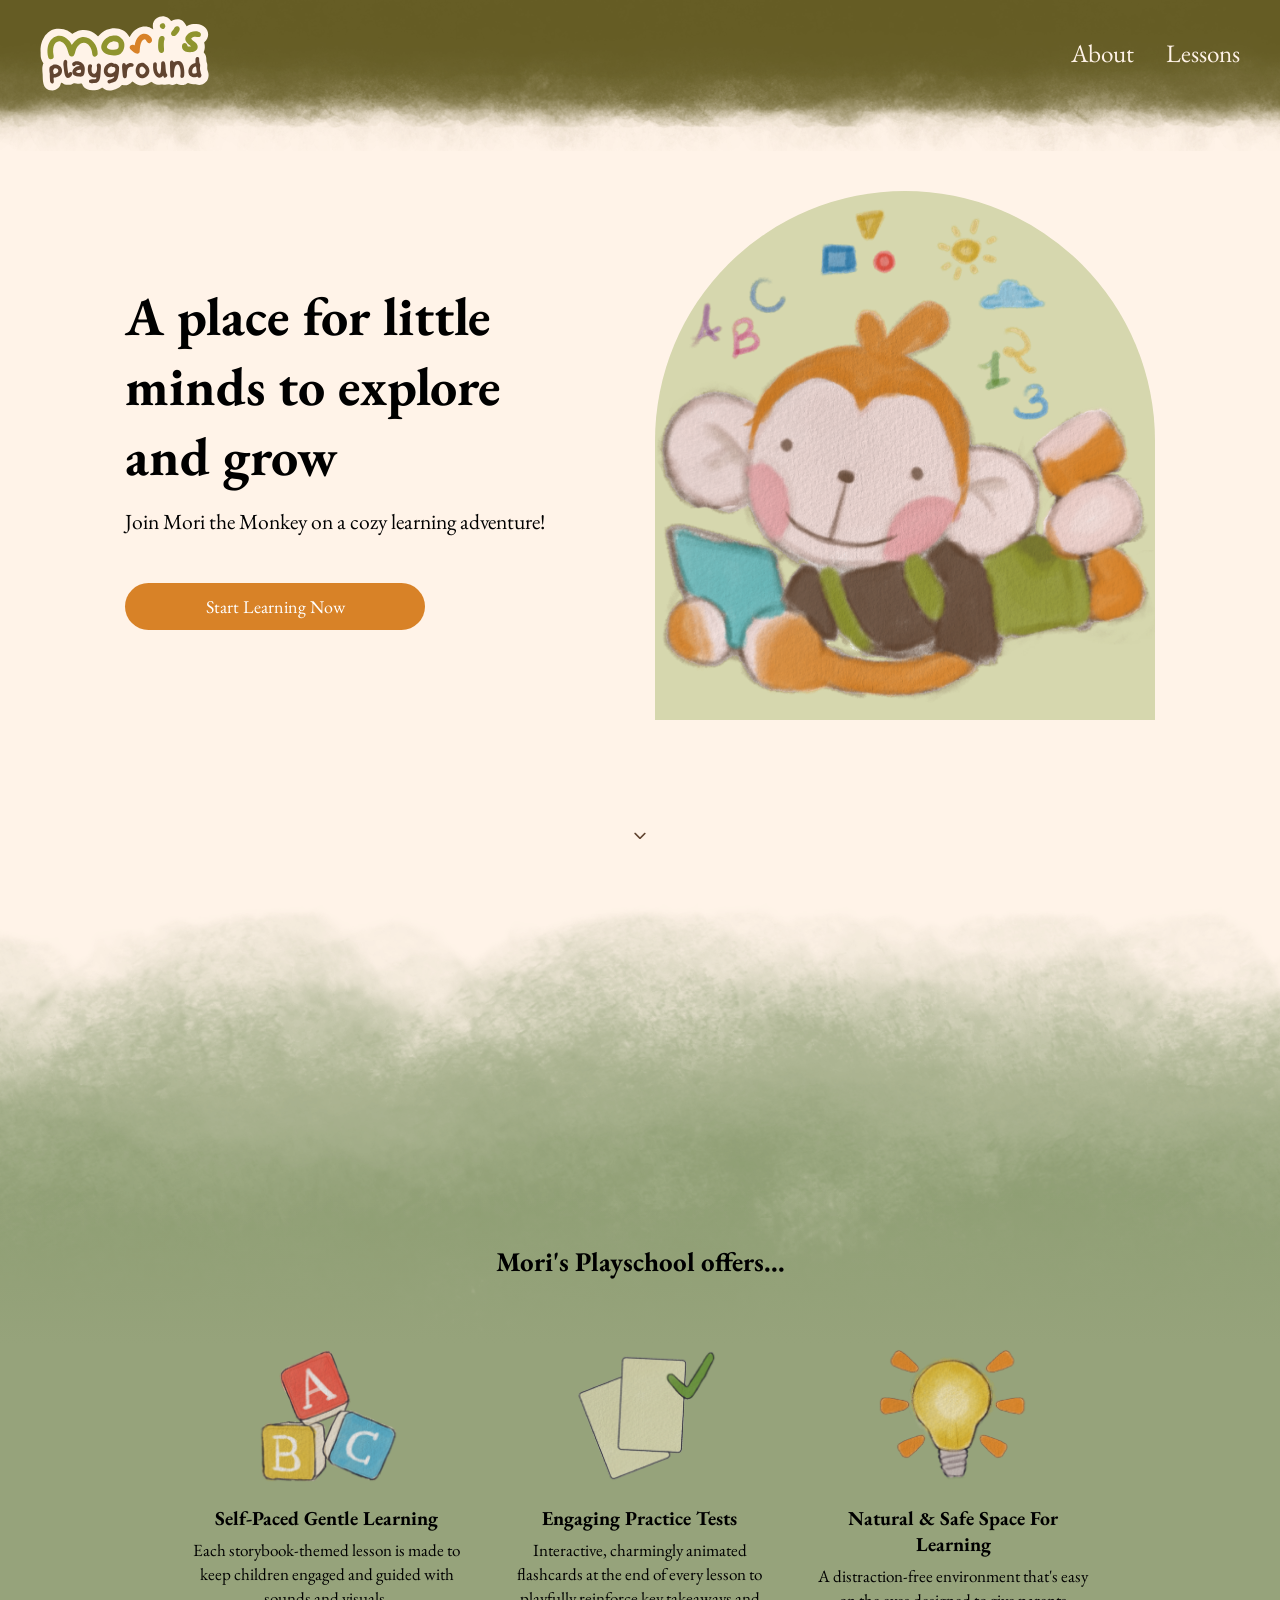
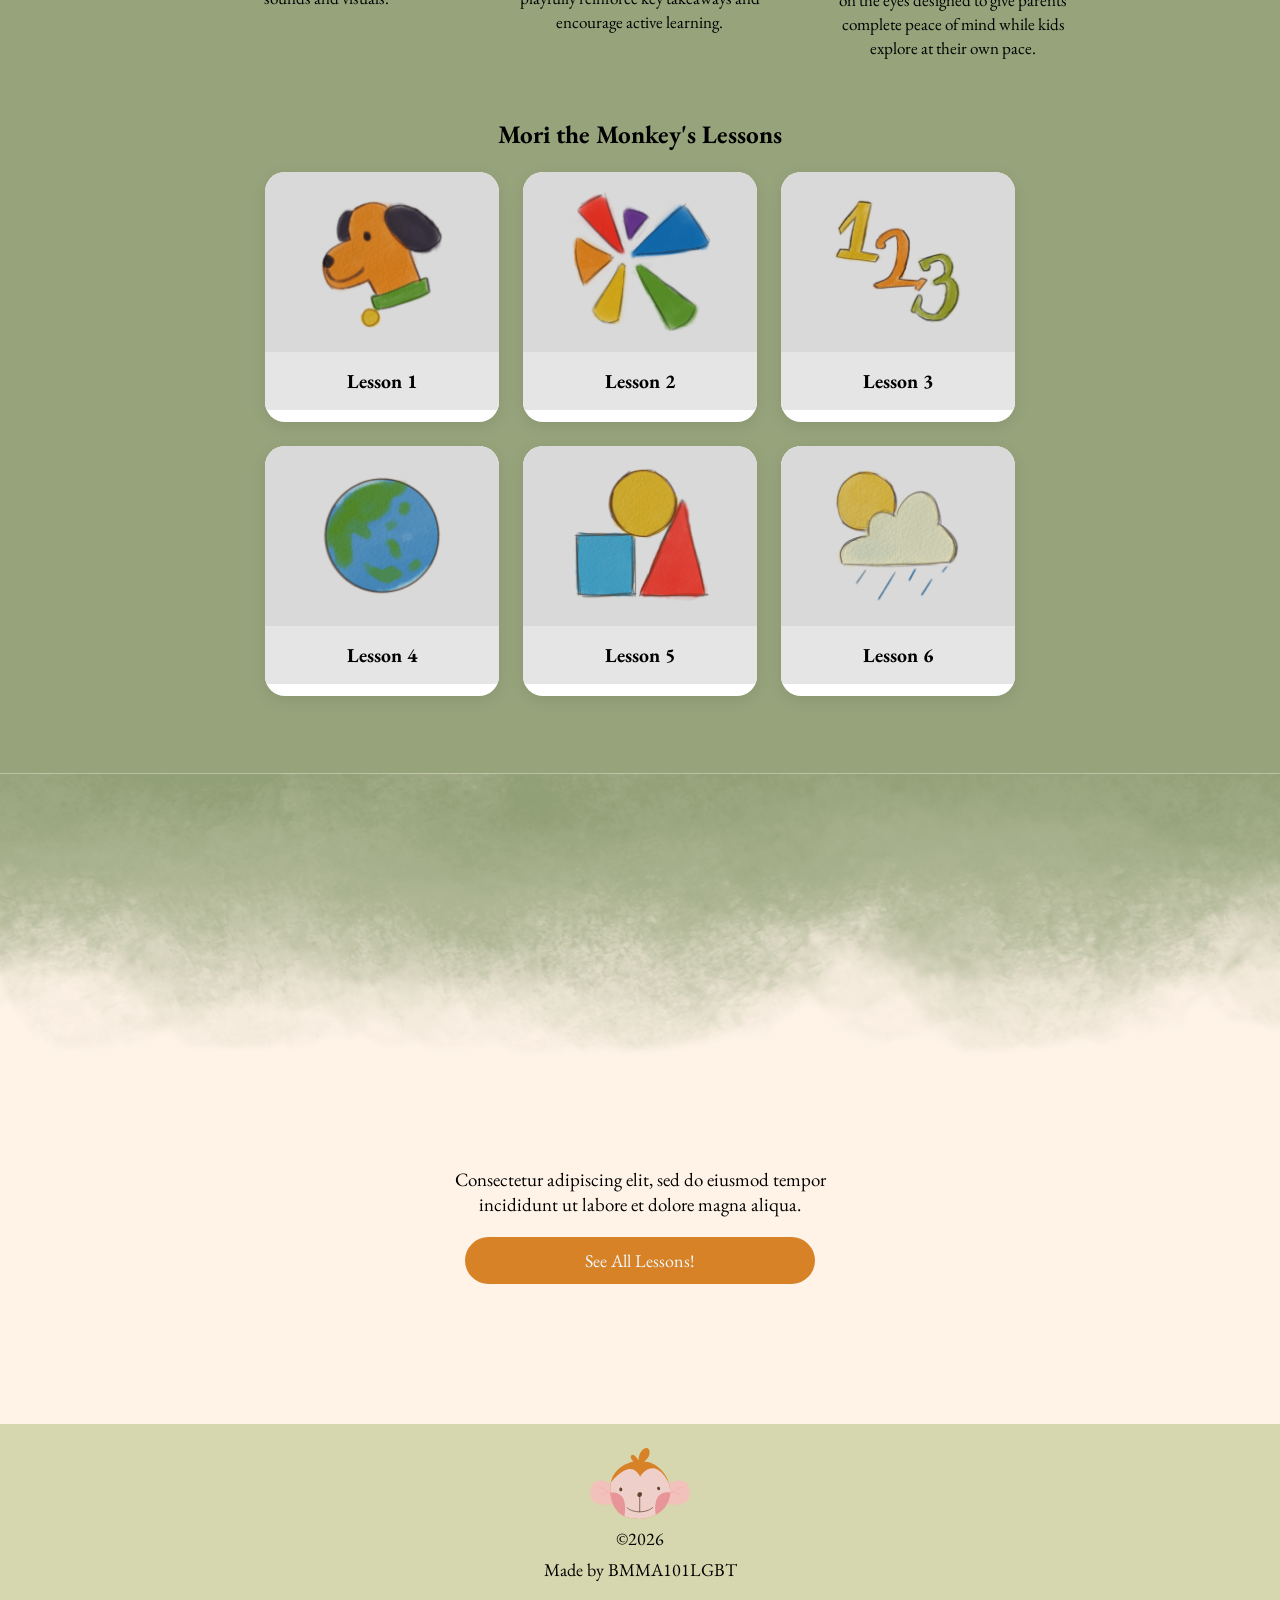
==== index.html @ 18fe9666 "Updated style.css" ====
<!DOCTYPE html>
<html lang="en">
<head>
    <link rel="stylesheet" href="style.css">
    <title>Mori's Playschool</title>
    <meta name="viewport" content="width=device-width, initial-scale=1.0">
</head>

<body>
    <div class="header">
        <a href="index.html"><img src="media/mori_text_logo.svg" alt="Mori's Playschool"></a>

        <div class="nav-links">
            <a href="#previews">About</a>
            <a href="lessons-list.html">Lessons</a>
        </div>

        <button class="menu-button">
            <img src="media/menu-button.png" alt="">
        </button>
    </div>

    <div class="hero">
        <h1>A place for little minds to explore and grow</h1>

        <p>Join Mori the Monkey on a cozy learning adventure!</p>

        <img src="media/hero-image.png" alt="Mori the Monkey lying on their stomach, tablet in hand, with learning symbols floating over their head.">

        <button class="start-learning-now" onclick="document.location='lessons-list.html'">
            Start Learning Now
        </button>

        <a href="#previews"><button class="down">
            <img src="media/down.svg" alt="Down arrow icon">
        </button></a>
    </div>

    <div id="previews" class="previews">
        <h2>Mori's Playschool offers...</h2>

        <div class="offer-items">
            <div class="offer">
                <img src="media/offer1.png" alt="">

                <h3>Self-Paced Gentle Learning</h3>

                <p>Each storybook-themed lesson is made to keep children engaged and guided with sounds and visuals.</p>
            </div>

            <div class="offer">
                <img src="media/offer2.png" alt="">

                <h3>Engaging Practice Tests</h3>

                <p>Interactive, charmingly animated flashcards at the end of every lesson to playfully reinforce key takeaways and encourage active learning.</p>
            </div>

            <div class="offer">
                <img src="media/offer3.png" alt="">

                <h3>Natural &amp; Safe Space For Learning</h3>

                <p>A distraction-free environment that's easy on the eyes designed to give parents complete peace of mind while kids explore at their own pace.</p>
            </div>
        </div>

        <div class="lesson-previews">
            <h2>Mori the Monkey's Lessons</h2>

            <div class="lesson-cards">
                <div class="lesson-card">
                    <img src="media/lessons/animal.png" alt="Animals">
                    <p>Lesson 1</p>
                </div>

                <div class="lesson-card">
                    <img src="media/lessons/colors.png" alt="Colors">
                    <p>Lesson 2</p>
                </div>

                <div class="lesson-card">
                    <img src="media/lessons/numbers.png" alt="Numbers">
                    <p>Lesson 3</p>
                </div>

                <div class="lesson-card extra-card">
                    <img src="media/lessons/planet.png" alt="Planets">
                    <p>Lesson 4</p>
                </div>

                <div class="lesson-card extra-card">
                    <img src="media/lessons/shapes.png" alt="Shapes">
                    <p>Lesson 5</p>
                </div>

                <div class="lesson-card extra-card">
                    <img src="media/lessons/weather.png" alt="Weather">
                    <p>Lesson 6</p>
                </div>
            </div>

            <div class="carousel-dots">
                <span class="dot active"></span>
                <span class="dot"></span>
                <span class="dot"></span>
            </div>
        </div>
    </div>

    <div class="background-bottom-edge"></div>

    <div class="cta">
        <p>Consectetur adipiscing elit, sed do eiusmod tempor incididunt ut labore et dolore magna aliqua.</p>

        <button class="see-lessons" onclick="document.location='lessons-list.html'">
            See All Lessons!
        </button>
    </div>

    <div class="footer">
        <img src="media/mori_face_logo.svg" alt="Mori's Playschool logo">

        <p>©2026</p>

        <p>Made by BMMA101LGBT</p>
    </div>
</body>
</html>
---- style.css ----
@import url('https://fonts.googleapis.com/css2?family=EB+Garamond:ital,wght@0,400..800;1,400..800&display=swap');

* {
  font-family: 'EB Garamond', Garamond, serif;
}

html {
    background-color: #fff3e8;
    scroll-behavior: smooth;

    font-size: 18px;
}

html, body {
    margin: 0;
    padding: 0;
}

body {
    display: flex;
    flex-direction: column;
    min-height: 100vh;
}

img {
    max-width: 100%;
    height: auto;

    display: block;
}

button {
    cursor: pointer;
    border: none;
}

.header {
    display: grid;
    grid-template-columns: 1fr auto 1fr;
    align-items: center;

    position: sticky;
    top: 0;
    z-index: 100;

    background-image: url('media/backgrounds/nav-bar-bg.png');
    background-size: cover;

    background-position: center bottom;
    background-repeat: no-repeat;
    padding: 12px 12px 48px 12px;
}

.header img {
    max-height: 75px;


    width: auto;
}

.header h2 {
    grid-column: 2;
    text-align: center;
}

.menu-button {
    grid-column: 3;
    justify-self: right;

    background-color: #fff3e8;
    border-radius: 14px;


    padding: 10px;
}

.menu-button img {
    width: 30px;
    height: 30px;

}

.hero {
    align-items: center;
    display: flex;
    flex-direction: column;
    
    background-color: #fff3e8;
    padding: 24px;

    margin: 0px;


    gap: 16px;
}

.hero h1, .hero p {
    margin: 0;
    text-align: center;

}

.hero img {
    width: 75%;
    height: auto;

    max-width: 450px;
}

.start-learning-now {
    background-color: #d88227;
    color: white;

    border-radius: 24px;
    font-size: 1rem;

    padding: 12px 24px;

    width: 75%;
    max-width: 350px;
    height: auto;

    transition: transform 0.2s ease, background-color 0.2s ease;
}

.start-learning-now:hover {
    transform: scale(1.02);
    background-color: #c4731f;
}

@keyframes bob {
    0%, 100% {
        transform: translateY(0);}
    50% {
        transform: translateY(6px);
    }
}

.down {
    padding: 8px;
    border-radius: 50%;
    
    background: transparent;
    transition: transform 0.2s ease;


    animation: bob 1.5s ease-in-out infinite;
}

.down:hover {
    animation-duration: 0.8s;
}

.down img {
    width: 24px;
    

    display: block;
}

.previews {
    border-top: 23vw solid transparent;

    background-image: linear-gradient(to bottom, rgba(150, 163, 123, 0), #96a37b 12vw), url('media/backgrounds/green-background-edge.png');
    background-size: 100% 100%, 100% auto;
    background-repeat: no-repeat, no-repeat;

    background-position: top center, center -30vw;
    background-origin: padding-box, border-box;
    background-clip: padding-box, border-box;

    padding: 32px 16px 6vw 16px;

    display: flex;
    flex-direction: column;
    align-items: center;

    gap: 36px;
}


.background-bottom-edge {
    height: 23vw;
    flex-shrink: 0;
    margin-top: 0px;

    background-image: url('media/backgrounds/green-background-edge.png');
    background-size: 100% auto;

    background-repeat: no-repeat;
    background-position: center -30vw;

    rotate: 180deg;
}

#previews {
    scroll-margin-top: -300px;
}

.previews h2 {
    text-align: center;
    font-size: 1.5rem;
}

.cta {
    text-align: center;
    display: flex;
    flex-direction: column;
    align-items: center;
    

    gap: 20px;
    padding: 100px 52px;

}

.cta p {
    margin: 0;


    font-size: 1.05rem;

    max-width: 350px;
}

.offer-items {
    display: flex;
    flex-direction: column;

    width: 100%;
    max-width: 320px;
    gap: 32px;
}

.offer {
    display: flex;
    flex-direction: column;
    align-items: center;

    text-align: center;
    gap: 8px;
}

.offer h3 {
    font-size: 1.1rem;
    margin: 0;
    padding: 0;
}

.offer p {
    font-size: 0.95rem;

    line-height: 1.4;
    margin: 0;
    padding: 0;
}

.offer img {
    width: 120px;
    height: 120px;

    object-fit: contain;
}

.lesson-previews {
    display: flex;
    flex-direction: column;
    align-items: center;
    
    width: 100%
}

.lesson-previews h2 {
    text-align: center;
    
    font-size: 1.4rem;
}

.lesson-cards {
    display: flex;
    flex-direction: row;

    width: 100%;
    max-width: 300px;

    height: 250px;

    overflow-x: auto;
    overflow-y: hidden;
    scroll-snap-type: x mandatory;
    
    border-radius: 20px;
}

.lesson-cards::-webkit-scrollbar {
    display: none;
}

.lesson-card {
    display: flex;
    flex-direction: column;
    background-color: white;

    flex: 0 0 100%;
    height: 100%;

    scroll-snap-align: start;
    scroll-snap-stop: always;
    
    border-radius: 20px;
    box-shadow: 0 4px 16px rgba(0, 0, 0, 0.08);

    overflow: hidden;
}

.lesson-card img, .lessons-list-card img {
    width: 100%;
    height: 180px;

    box-sizing: border-box;
    padding: 16px;


    background-color: #d9d9d9;

    object-fit: contain;


}

.lesson-card p {
    font-weight: bold;

    font-size: 1.1rem;

    background-color: #e5e5e5;
    
    text-align: center;

    padding: 16px;
    margin: 0;
    
    
}

.carousel-dots {
    display: flex;

    margin-top: 12px;
    
    justify-content: center;
    align-items: center;

    

    gap: 8px;
}

.dot {
    display: inline-block;
    background-color: #9eb57a;

    width: 8px;
    height: 8px;
    
    border-radius: 50%;

    
    transition: background-color 0.2s ease;
}

.dot.active {
    background-color: #655c24; /* Active dark olive dot */
}

.see-lessons {
    background-color: #d88227;
    color: aliceblue;

    border-radius: 24px;
    font-size: 1rem;

    padding: 12px 24px;

    width: 75%;
    max-width: 350px;
    height: auto;

    transition: transform 0.2s ease, background-color 0.2s ease;
}

.see-lessons:hover {
    transform: scale(1.02);
    background-color: #c4731f;
}

.lessons-list {
    background-color: #fff3e8;

    display: flex;
    flex-direction: column;
    align-items: center;

    gap: 24px;
    padding: 32px 24px;

    flex: 1;
}

.lessons-list > img {
    width: 75%;
    max-width: 240px;

    height: auto;


}

.lessons-list h1, .lessons-list p {
    text-align: center;
    margin: 0;

}

.lessons-list h1 {
    font-size: 2.2rem;
}

.lessons-list-cards {
    display: flex;
    flex-direction: column;
    gap: 20px;

    width: 100%;
    max-width: 320px;
}

.lessons-list-cards a {
    text-decoration: none;
    color: black;
}

.lessons-list-card {
    background-color: white;
    border-radius: 20px;
    box-shadow: 0 4px 16px rgba(0, 0, 0, 0.08);
    overflow: hidden;
}

.lessons-list-card img {
    width: 100%;
    height: 180px;

    box-sizing: border-box;
    padding: 16px;

    object-fit: contain;


    background-color: #d9d9d9;

}

.lessons-list-card p {
    background-color: #e5e5e5;
    font-weight: bold;

    font-size: 1.1rem;
    padding: 16px;
}

.lesson-intro-card {
    background-color: #d6d7ae;


    text-align: center;
    padding: 40px 24px;
}

.lesson-intro-card img {

    width: 120px;
    height: 120px;

    margin: 0 auto 16px auto;

    object-fit: contain;
}

.lesson-intro-card h1 {
    margin: 0 0 12px 0;
    font-size: 2.2rem;
}

.lesson-intro-card p {
    margin: 0;
    font-size: 1.05rem;
}

.lesson-and-quiz {
    background-color: #fff3e8;
    padding: 24px;
    flex: 1;
}

.lesson-and-quiz img {
    width: 100%;
    height: 200px;

    object-fit: cover;

    background-color: #e5e5e5;

    border-radius: 20px;


    margin: 8px 0;
}

.lesson-and-quiz h2 {
    background-color: #9eb57a;

    display: inline-block;


    font-size: 1.4rem;


    margin: 24px 0 12px -24px;
    padding: 8px 24px;
    border-radius: 0 20px 20px 0;
}

.lesson-and-quiz p {
    font-size: 1.1rem;

    line-height: 1.5;
    margin: 0 0 12px 0;
}

.lesson-and-quiz .test-title {
    background: transparent;
    display: block;
    text-align: center;

    font-size: 1.8rem;

    margin: 32px 0 16px 0;
    padding: 0;
}

.test {
    background-color: #e5e5e5;
    border-radius: 20px;


    padding: 20px;
}

.question {
    background-color: white;

    border-radius: 16px;
    padding: 8px 16px;
    margin-top: 16px;
}

.question p {
    text-align: center;
    font-weight: bold;

    margin: 8px 0;
}

.answer-options {
    display: flex;
    flex-direction: column;

    gap: 10px;
    margin-top: 12px;
}

.answer-options button {
    background-color: #d88227;

    color: white;

    border-radius: 24px;
    font-size: 1rem;
    padding: 12px;
}

.answer {
    margin: 10px 0 20px 0;
}

.answer summary {
    cursor: pointer;

    color: #655c24;

    font-weight: bold;
}

.answer p {
    font-size: 1rem;
    margin: 8px 0 0 0;
}

.lesson-navigation {
    background-color: #fff3e8;

    display: flex;
    flex-direction: column;


    gap: 16px;
    padding: 8px 24px 32px 24px;
}

.next-lesson, .previous-lesson {
    display: flex;
    align-items: center;

    gap: 12px;
}

.next-lesson {
    justify-content: right;
}

.previous-lesson {
    justify-content: left;
}

.next-lesson p, .previous-lesson p {
    margin: 0;
}

.previous-lesson button {
    order: -1;
}

.next-lesson button, .previous-lesson button {
    background-color: #e5e5e5;
    
    width: 40px;
    height: 40px;
    border-radius: 50%;
    padding: 0;


    display: flex;
    align-items: center;
    justify-content: center;
}

.next-lesson img, .previous-lesson img {
    width: 18px;
    
}

.footer {
    background-color: #d6d7ae;

    display: flex;
    flex-direction: column;
    align-items: center;

    gap: 8px;
    padding: 24px 0 24px 0;
}

.footer > img {
    width: 20%;
    height: auto;

    max-width: 100px;
}

.footer p {
    margin: 0;
}

.social-media-icons {
    display: flex;
    gap: 16px;
}

.social-media-icon {
    background: transparent;
    padding: 0;
}

.social-media-icon img {
    width: 32px;
    height: 32px;
    border-radius: 50%;

    
    background-color: #d9d9d9;
}

.footer-text {
    display: flex;
    flex-direction: row;

    gap: 40px;
}

.nav-links {
    display: none;
}

.extra-card {
    display: none;
}

@media (min-width: 768px) {

    .header {
        padding: 16px 40px 60px 40px;
    }

    .menu-button {
        display: none;
    }

    .nav-links {
        display: flex;
        grid-column: 3;
        justify-self: right;
        gap: 32px;
    }

    .nav-links a {
        color: #fff3e8;
        font-size: 1.4rem;
        text-decoration: none;
    }

    .nav-links a:hover {
        text-decoration: underline;
    }

    .hero {
        display: grid;
        grid-template-columns: 450px 500px;
        grid-template-rows: 1fr auto auto auto 1fr auto;
        justify-content: center;
        column-gap: 80px;
        row-gap: 16px;
        padding: 40px 80px;
    }

    .hero h1 {
        grid-column: 1;
        grid-row: 2;
        text-align: left;
        font-size: 3rem;
    }

    .hero p {
        grid-column: 1;
        grid-row: 3;
        text-align: left;
        font-size: 1.2rem;
    }

    .start-learning-now {
        grid-column: 1;
        grid-row: 4;
        justify-self: start;
        width: 300px;
        margin-top: 32px;
    }

    .hero > img {
        grid-column: 2;
        grid-row: 1 / 6;
        justify-self: start;
        width: 100%;
        max-width: 500px;
        background-color: #d6d7ae;
        border-radius: 250px 250px 0 0;
    }

    .hero > a {
        grid-column: 1 / 3;
        grid-row: 6;
        justify-self: center;

        margin-top: 80px;
    }

    .offer-items {
        flex-direction: row;
        max-width: 900px;
        gap: 40px;
    }

    .offer {
        flex: 1;
    }

    .offer img {
        width: 160px;
        height: 160px;
    }

    .lesson-cards {
        display: grid;
        grid-template-columns: 1fr 1fr 1fr;
        gap: 24px;
        max-width: 750px;
        height: auto;
        overflow: visible;
    }

    .lesson-card {
        height: 250px;
    }

    .extra-card {
        display: flex;
    }

    .carousel-dots {
        display: none;
    }

    .cta {
        width: 80%;
        max-width: 800px;
        box-sizing: border-box;
        margin: 40px auto 80px auto;
        border-radius: 24px;
        padding: 60px 52px;
    }

    .cta p {
        max-width: 450px;
    }

    .lessons-list {
        display: grid;
        grid-template-columns: 1fr 1fr;
        padding: 40px 15%;
        column-gap: 40px;
    }

    .lessons-list > img {
        grid-column: 1;
        grid-row: 1 / 3;
        justify-self: start;
    }

    .lessons-list h1 {
        grid-column: 2;
        grid-row: 1;
        text-align: right;
        align-self: end;
    }

    .lessons-list > p {
        grid-column: 2;
        grid-row: 2;
        text-align: right;
        align-self: start;
    }

    .lessons-list-cards {
        grid-column: 1 / 3;
        grid-row: 3;
        justify-self: center;
        display: grid;
        grid-template-columns: 1fr 1fr 1fr;
        gap: 24px;
        width: 100%;
        max-width: 700px;
    }

    .lessons-list-card img {
        height: 140px;
    }

    .lesson-intro-card {
        padding: 60px 24px;
    }

    .lesson-intro-card img {
        width: 160px;
        height: 160px;
    }

    .lesson-and-quiz {
        padding: 40px 25%;
    }

    .lesson-and-quiz img {
        height: 300px;
    }

    .lesson-and-quiz h2 {
        margin: 24px 0 12px -30px;
        padding: 8px 40px;
    }

    .lesson-and-quiz .test-title {
        margin: 48px 0 16px 0;
        padding: 0;
    }

    .lesson-section-two {
        display: grid;
        grid-template-columns: 1fr 1.4fr;
        column-gap: 40px;
        margin-top: 32px;
    }

    .lesson-section-two img {
        grid-column: 1;
        grid-row: 1 / 3;
        height: 400px;
        margin: 0;
    }

    .lesson-section-two h2 {
        grid-column: 2;
        grid-row: 1;
        justify-self: end;
        margin: 24px -30px 12px 0;
        border-radius: 20px 0 0 20px;
    }

    .lesson-section-two p {
        grid-column: 2;
        grid-row: 2;
    }

    .lesson-navigation {
        padding: 8px 25% 40px 25%;
    }
}
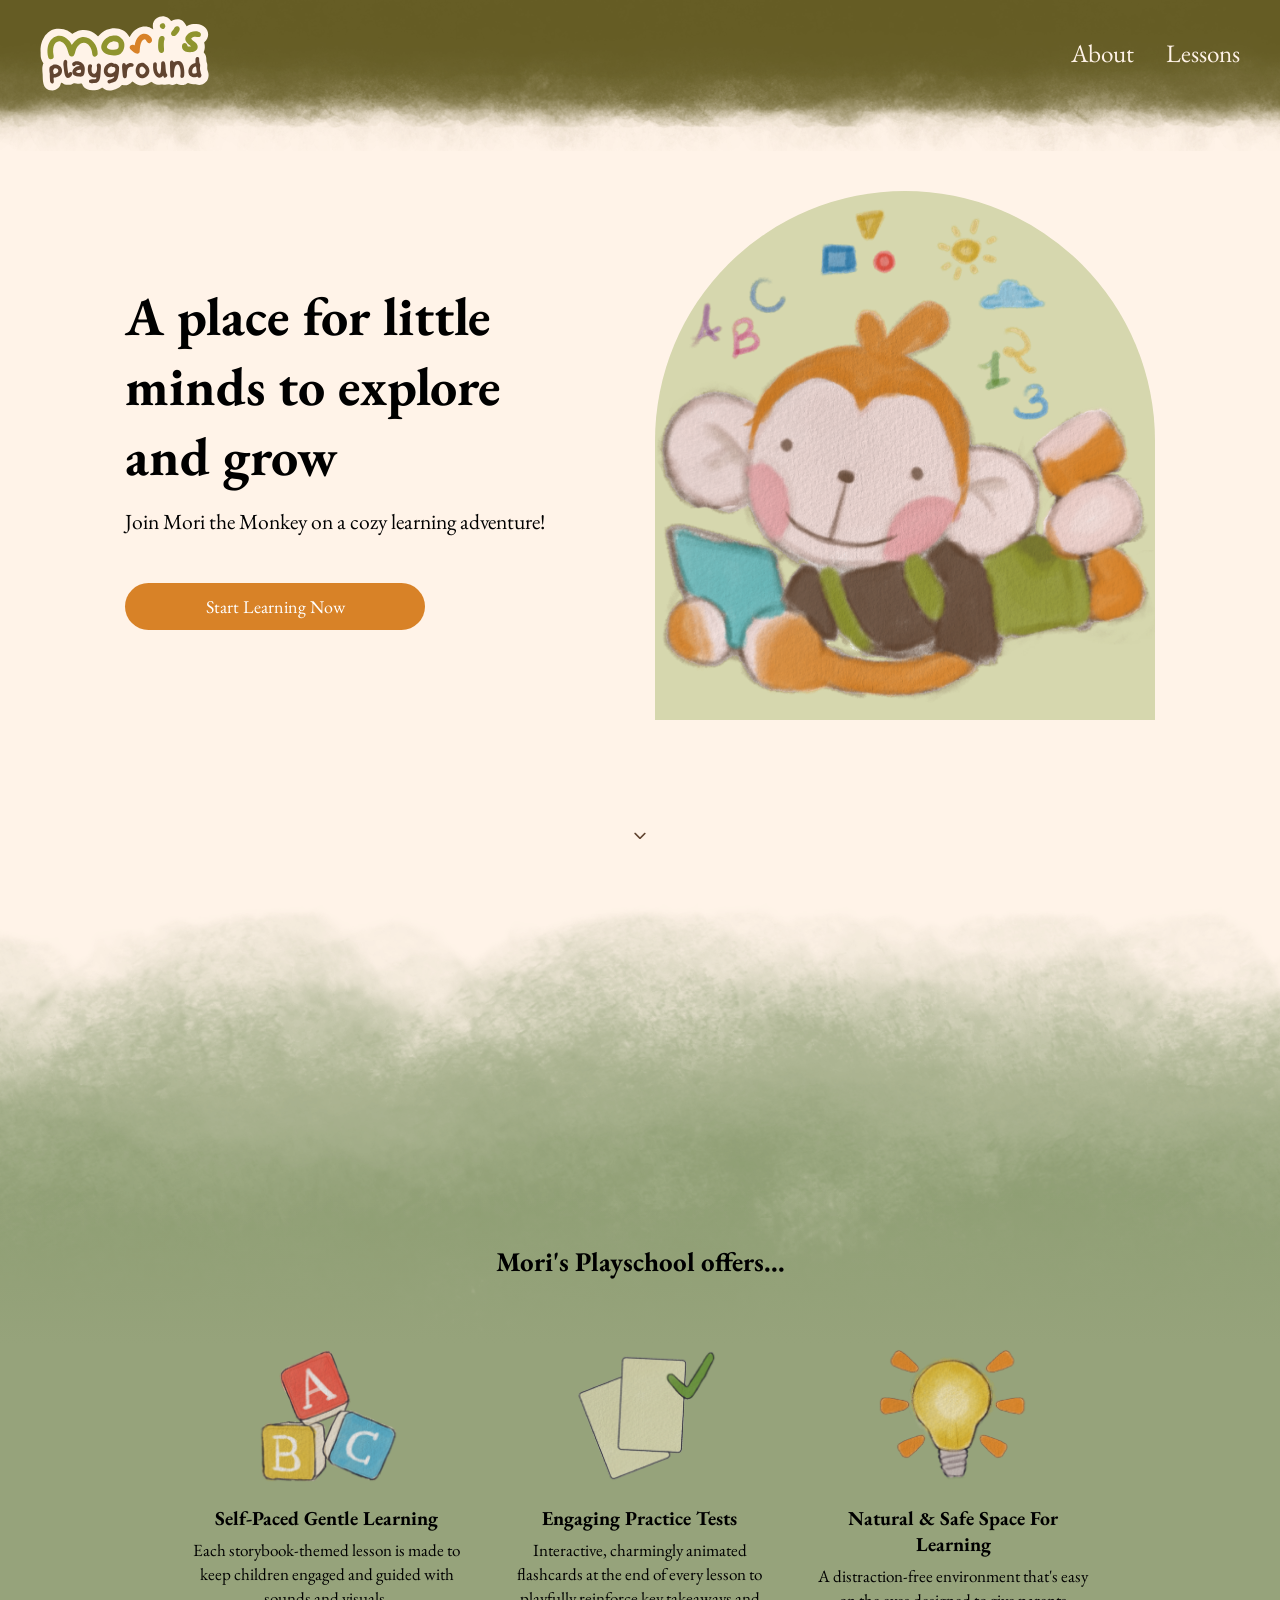
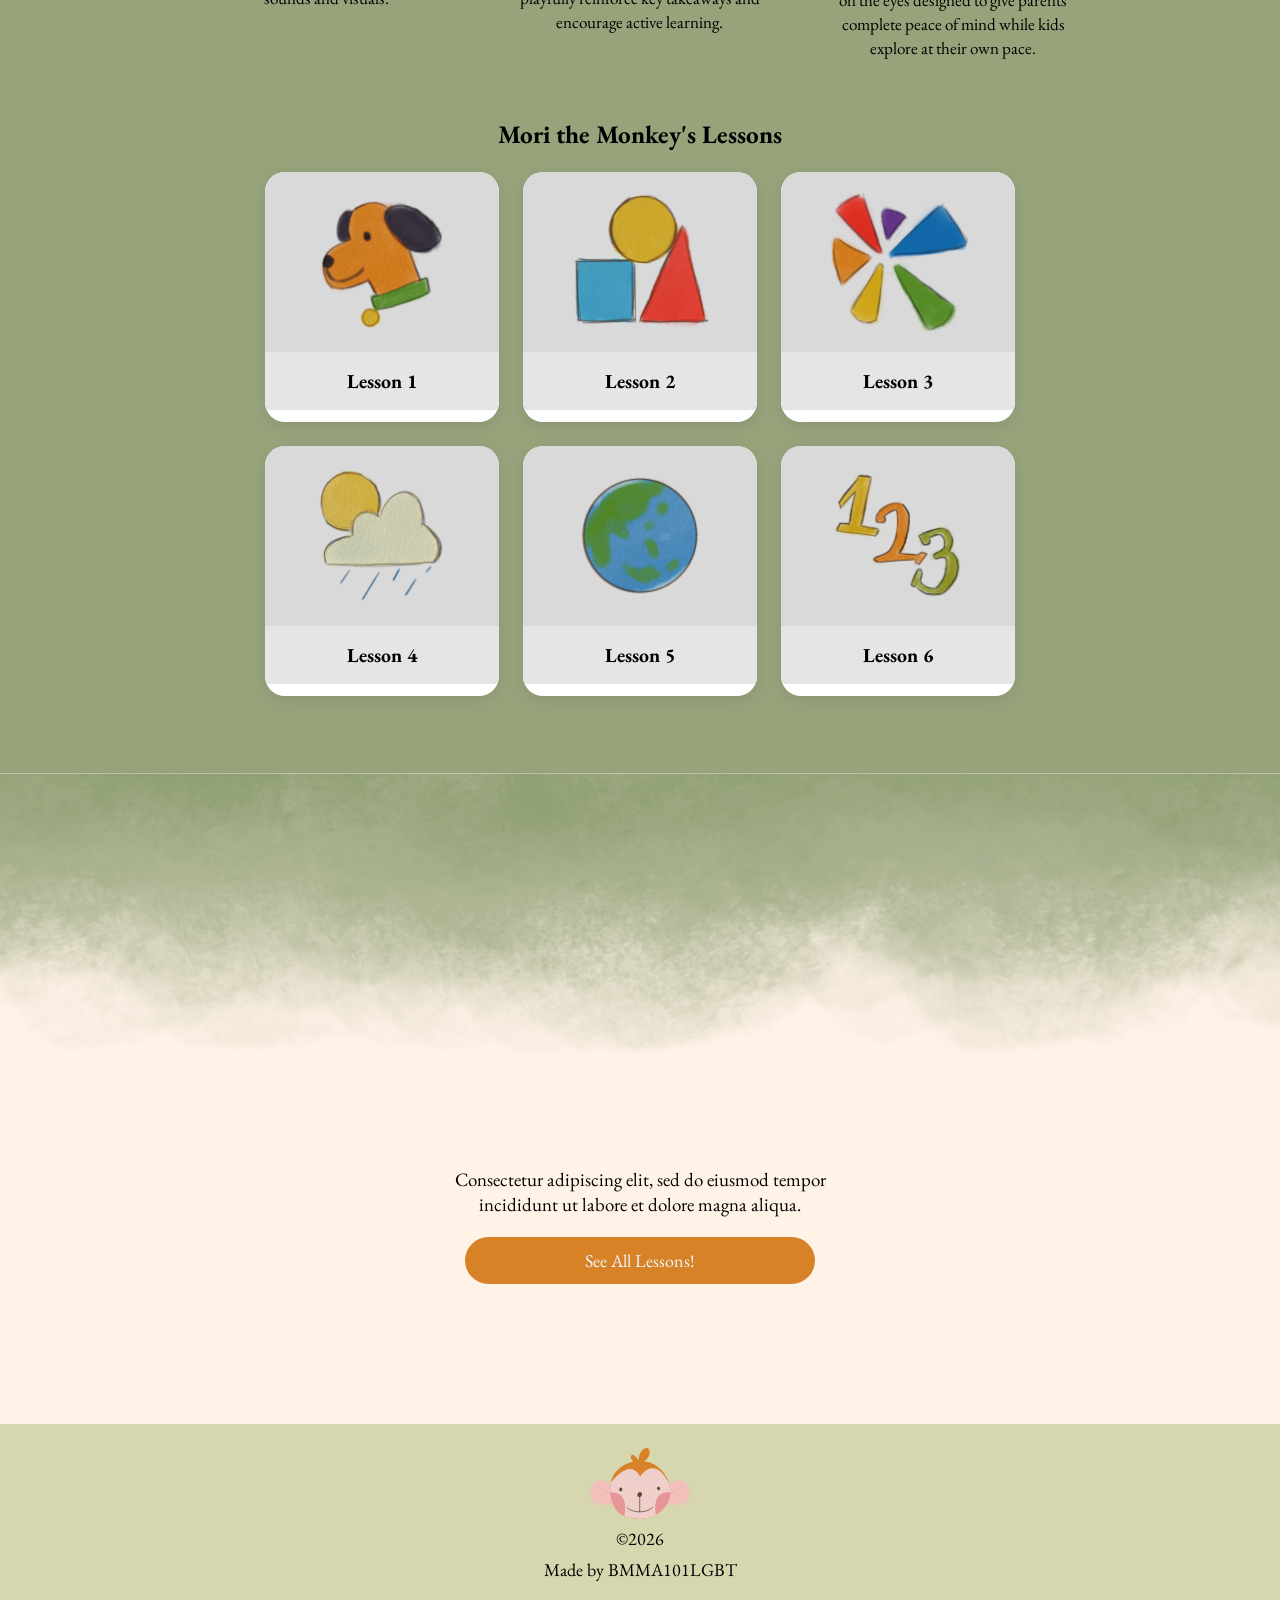
==== commit 15054436: "Updated icons on lessons and style.css" ====
--- a/index.html
+++ b/index.html
@@ -69,33 +69,33 @@
             <h2>Mori the Monkey's Lessons</h2>
 
             <div class="lesson-cards">
-                <div class="lesson-card">
+                 <div class="lesson-card">
                     <img src="media/lessons/animal.png" alt="Animals">
                     <p>Lesson 1</p>
                 </div>
 
                 <div class="lesson-card">
-                    <img src="media/lessons/colors.png" alt="Colors">
+                    <img src="media/lessons/shapes.png" alt="Shapes">
                     <p>Lesson 2</p>
                 </div>
 
                 <div class="lesson-card">
-                    <img src="media/lessons/numbers.png" alt="Numbers">
+                    <img src="media/lessons/colors.png" alt="Colors">
                     <p>Lesson 3</p>
                 </div>
 
                 <div class="lesson-card extra-card">
-                    <img src="media/lessons/planet.png" alt="Planets">
+                    <img src="media/lessons/weather.png" alt="Weather">
                     <p>Lesson 4</p>
                 </div>
 
                 <div class="lesson-card extra-card">
-                    <img src="media/lessons/shapes.png" alt="Shapes">
+                    <img src="media/lessons/planet.png" alt="Planets">
                     <p>Lesson 5</p>
                 </div>
 
                 <div class="lesson-card extra-card">
-                    <img src="media/lessons/weather.png" alt="Weather">
+                    <img src="media/lessons/numbers.png" alt="Numbers">
                     <p>Lesson 6</p>
                 </div>
             </div>
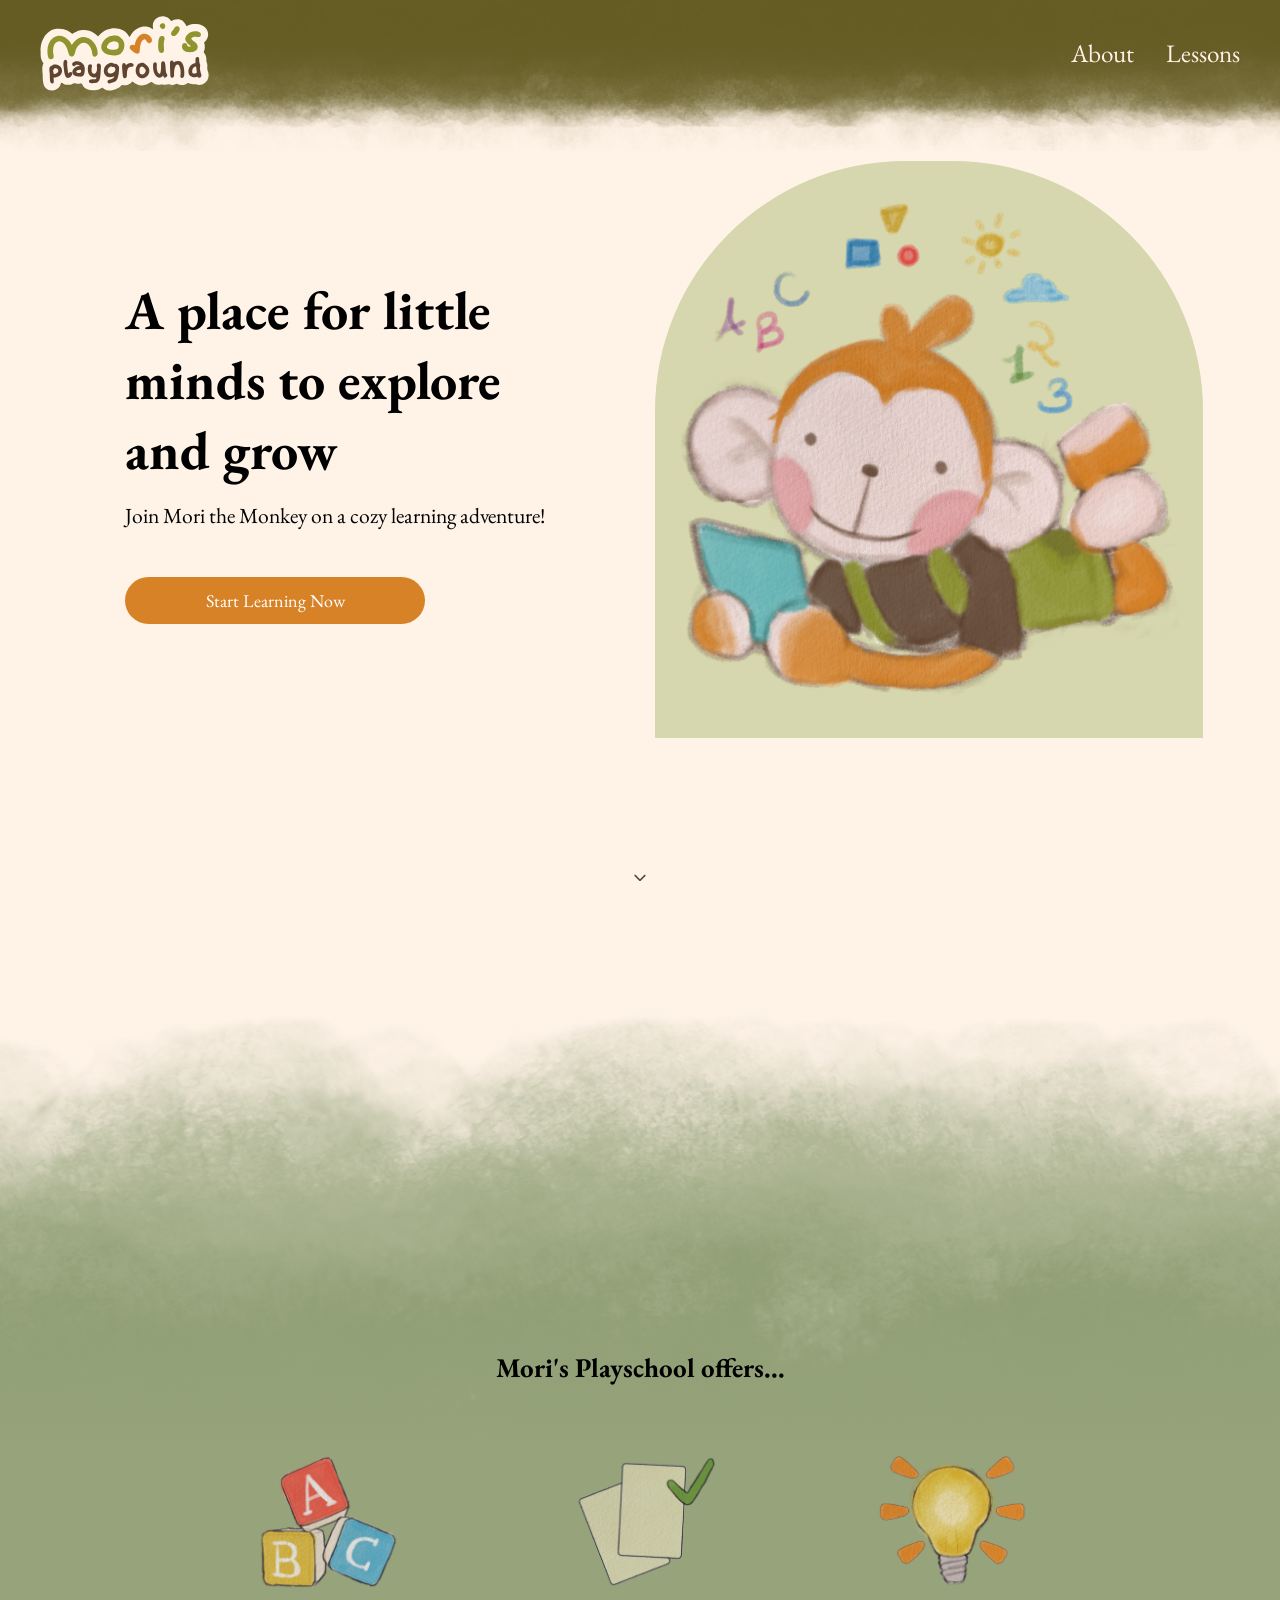
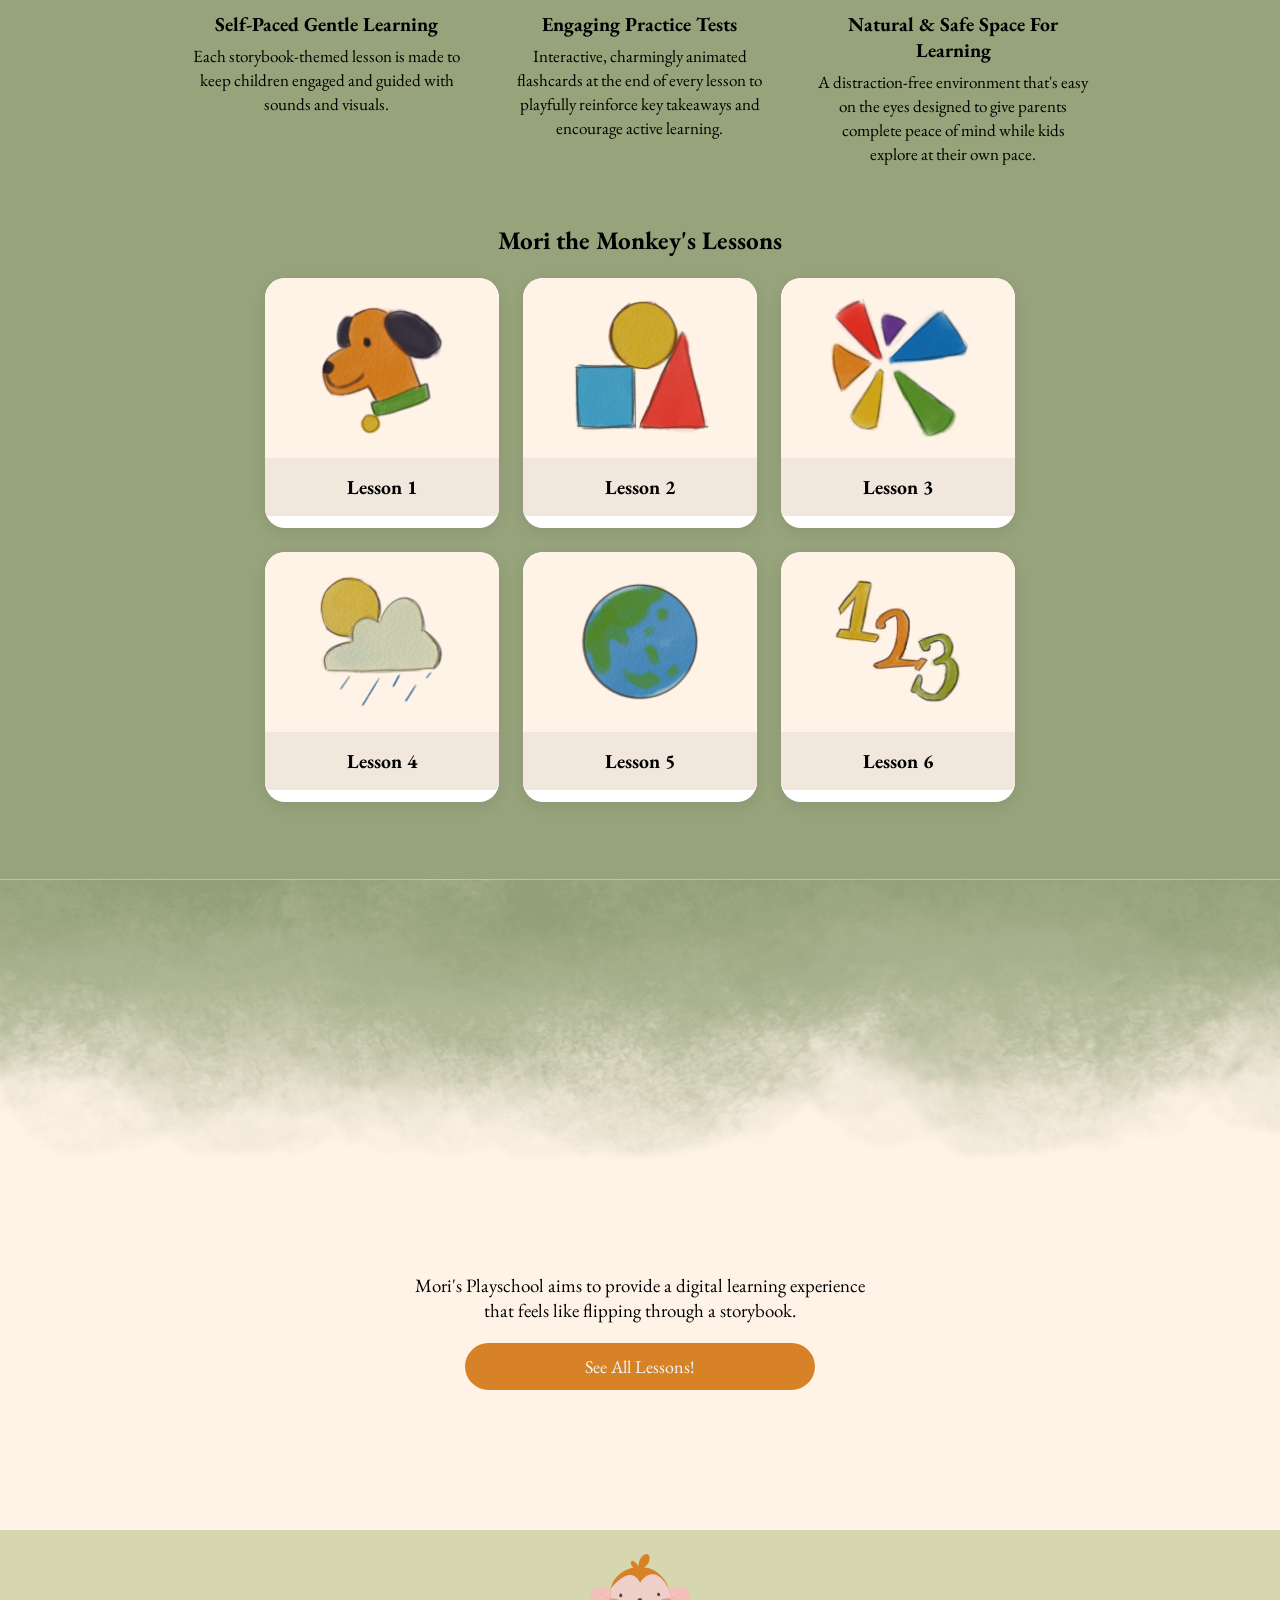
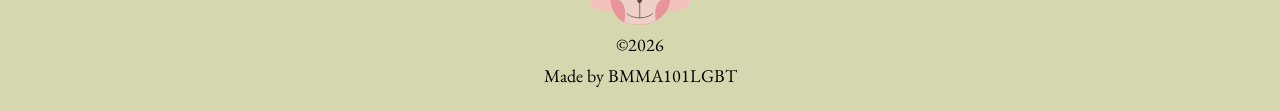
==== commit a6f25478: "AYOKO NA WALA AKONG TULOG FOR 1 MONTH" ====
--- a/index.html
+++ b/index.html
@@ -111,7 +111,7 @@
     <div class="background-bottom-edge"></div>
 
     <div class="cta">
-        <p>Consectetur adipiscing elit, sed do eiusmod tempor incididunt ut labore et dolore magna aliqua.</p>
+        <p>Mori's Playschool aims to provide a digital learning experience that feels like flipping through a storybook.</p>
 
         <button class="see-lessons" onclick="document.location='lessons-list.html'">
             See All Lessons!
--- a/style.css
+++ b/style.css
@@ -105,6 +105,8 @@
     height: auto;
 
     max-width: 450px;
+
+    padding: 24px;
 }
 
 .start-learning-now {
@@ -321,7 +323,7 @@
     padding: 16px;
 
 
-    background-color: #d9d9d9;
+    background-color: #fff3e8;
 
     object-fit: contain;
 
@@ -333,7 +335,7 @@
 
     font-size: 1.1rem;
 
-    background-color: #e5e5e5;
+    background-color: #f1e7dd;
     
     text-align: center;
 
@@ -457,12 +459,12 @@
     object-fit: contain;
 
 
-    background-color: #d9d9d9;
+    background-color: #9eb57a;
 
 }
 
 .lessons-list-card p {
-    background-color: #e5e5e5;
+    background-color: #d6d7ae;
     font-weight: bold;
 
     font-size: 1.1rem;
@@ -588,6 +590,13 @@
     border-radius: 24px;
     font-size: 1rem;
     padding: 12px;
+
+    transition: transform 0.2s ease, background-color 0.2s ease;
+}
+
+.answer-options button:hover {
+    transform: scale(1.02);
+    background-color: #c4731f;
 }
 
 .answer {
@@ -600,11 +609,22 @@
     color: #655c24;
 
     font-weight: bold;
+}
+
+.shown-answer {
+    background-color: #d6d7ae;
+
+    border-radius: 24px;
+    padding: 12px;
 }
 
 .answer p {
     font-size: 1rem;
     margin: 8px 0 0 0;
+
+    text-align: right;
+
+    padding: 0 12px 0 12px;
 }
 
 .lesson-navigation {
@@ -639,6 +659,12 @@
 
 .previous-lesson button {
     order: -1;
+    rotate: 90deg;
+}
+
+.next-lesson button {
+    order: -1;
+    rotate: -90deg;
 }
 
 .next-lesson button, .previous-lesson button {
@@ -750,7 +776,7 @@
         justify-content: center;
         column-gap: 80px;
         row-gap: 16px;
-        padding: 40px 80px;
+        padding: 10px 40px 80px 40px;
     }
 
     .hero h1 {
@@ -845,7 +871,7 @@
     .lessons-list {
         display: grid;
         grid-template-columns: 1fr 1fr;
-        padding: 40px 15%;
+        padding: 0 15% 5% 15%;
         column-gap: 40px;
     }
 
@@ -885,7 +911,7 @@
     }
 
     .lesson-intro-card {
-        padding: 60px 24px;
+        padding: 60px 20%;
     }
 
     .lesson-intro-card img {
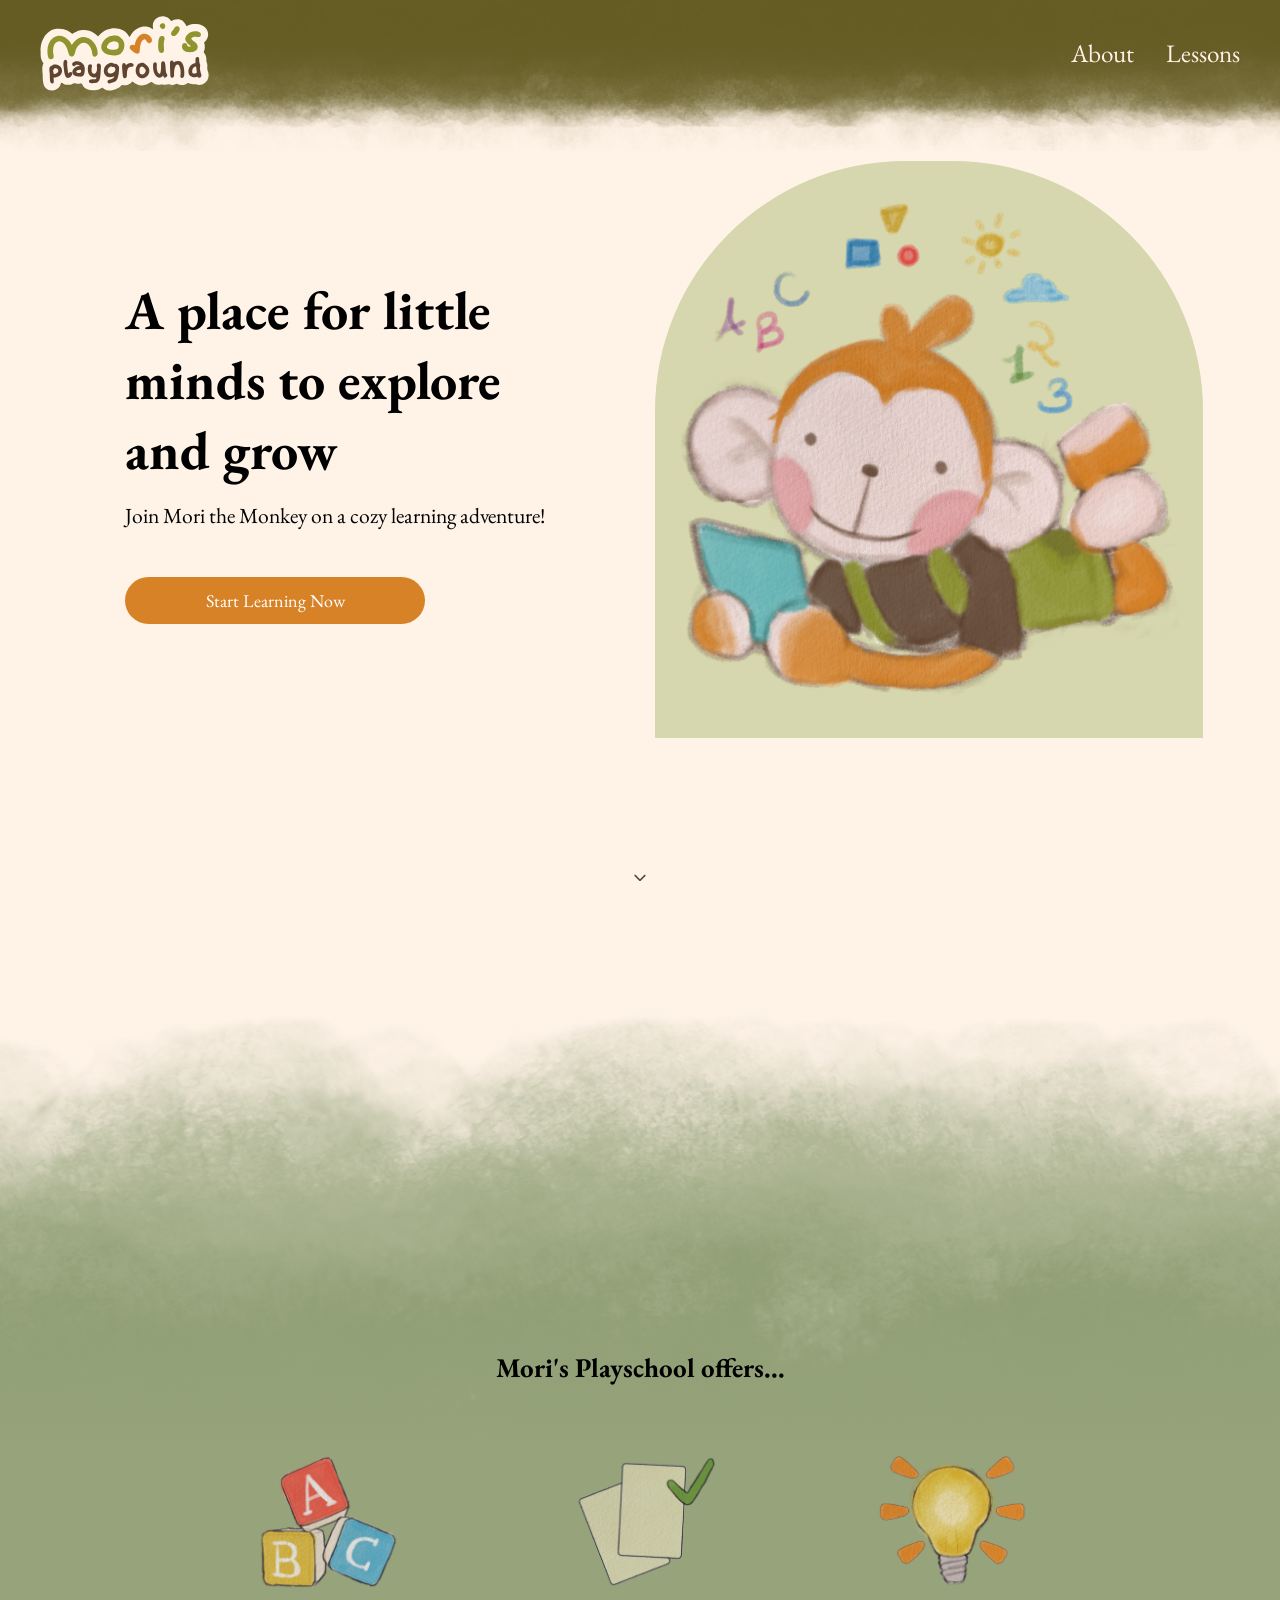
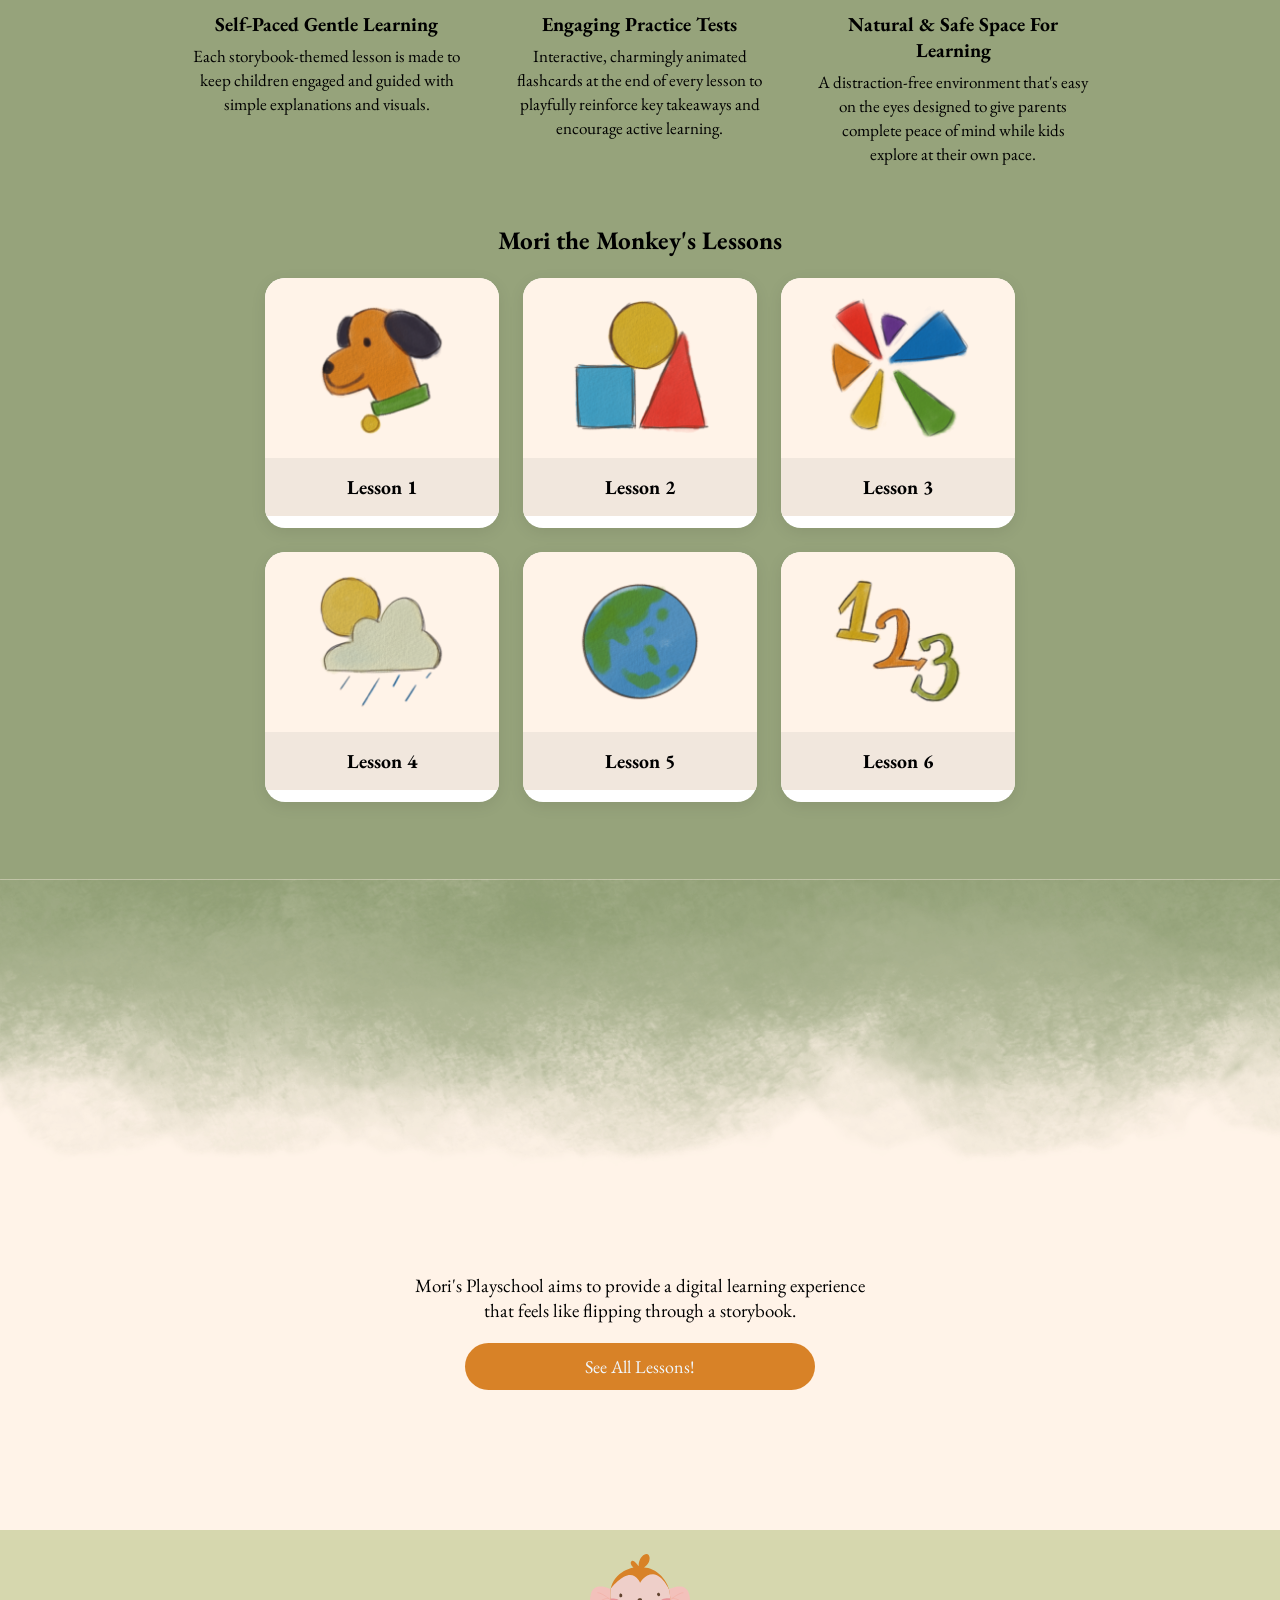
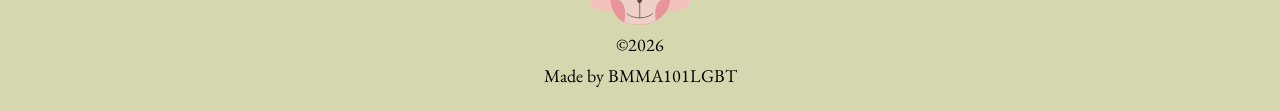
==== commit b5326b4f: "revised offer text" ====
--- a/index.html
+++ b/index.html
@@ -45,7 +45,7 @@
 
                 <h3>Self-Paced Gentle Learning</h3>
 
-                <p>Each storybook-themed lesson is made to keep children engaged and guided with sounds and visuals.</p>
+                <p>Each storybook-themed lesson is made to keep children engaged and guided with simple explanations and visuals.</p>
             </div>
 
             <div class="offer">
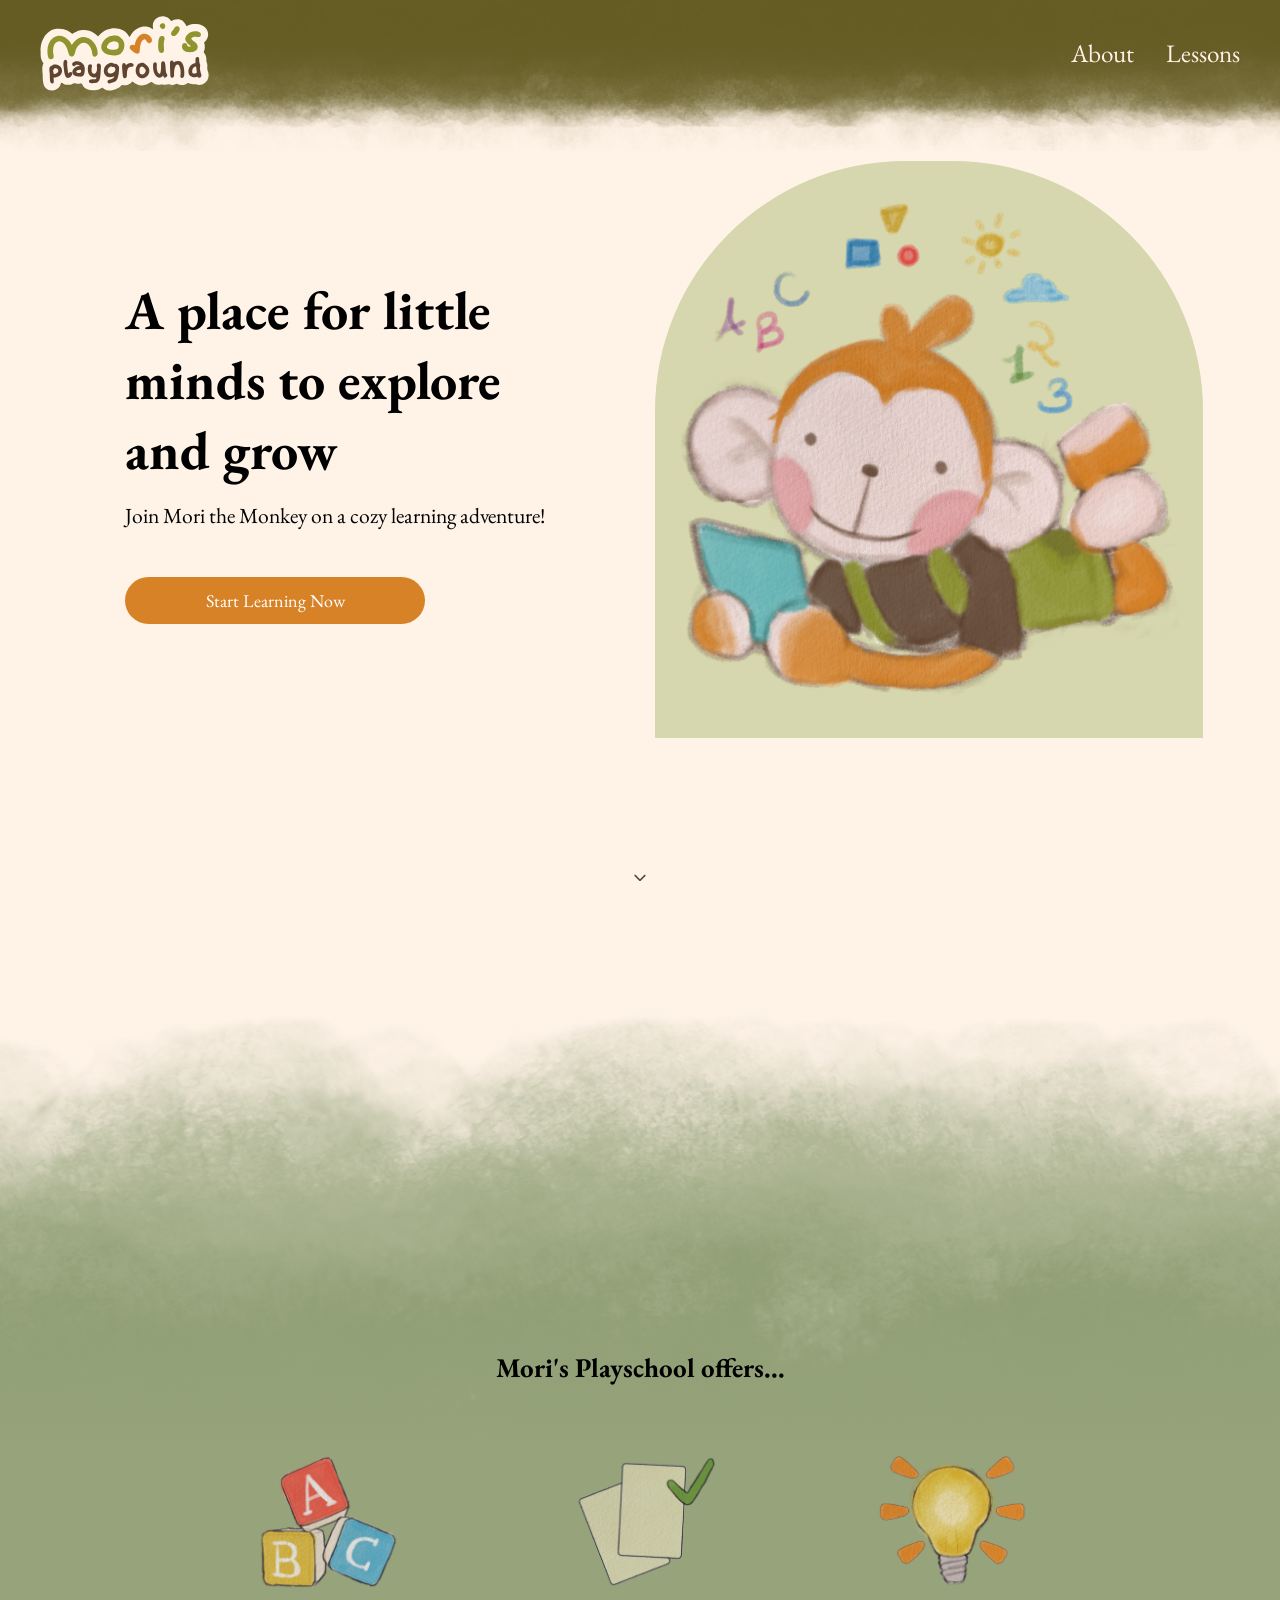
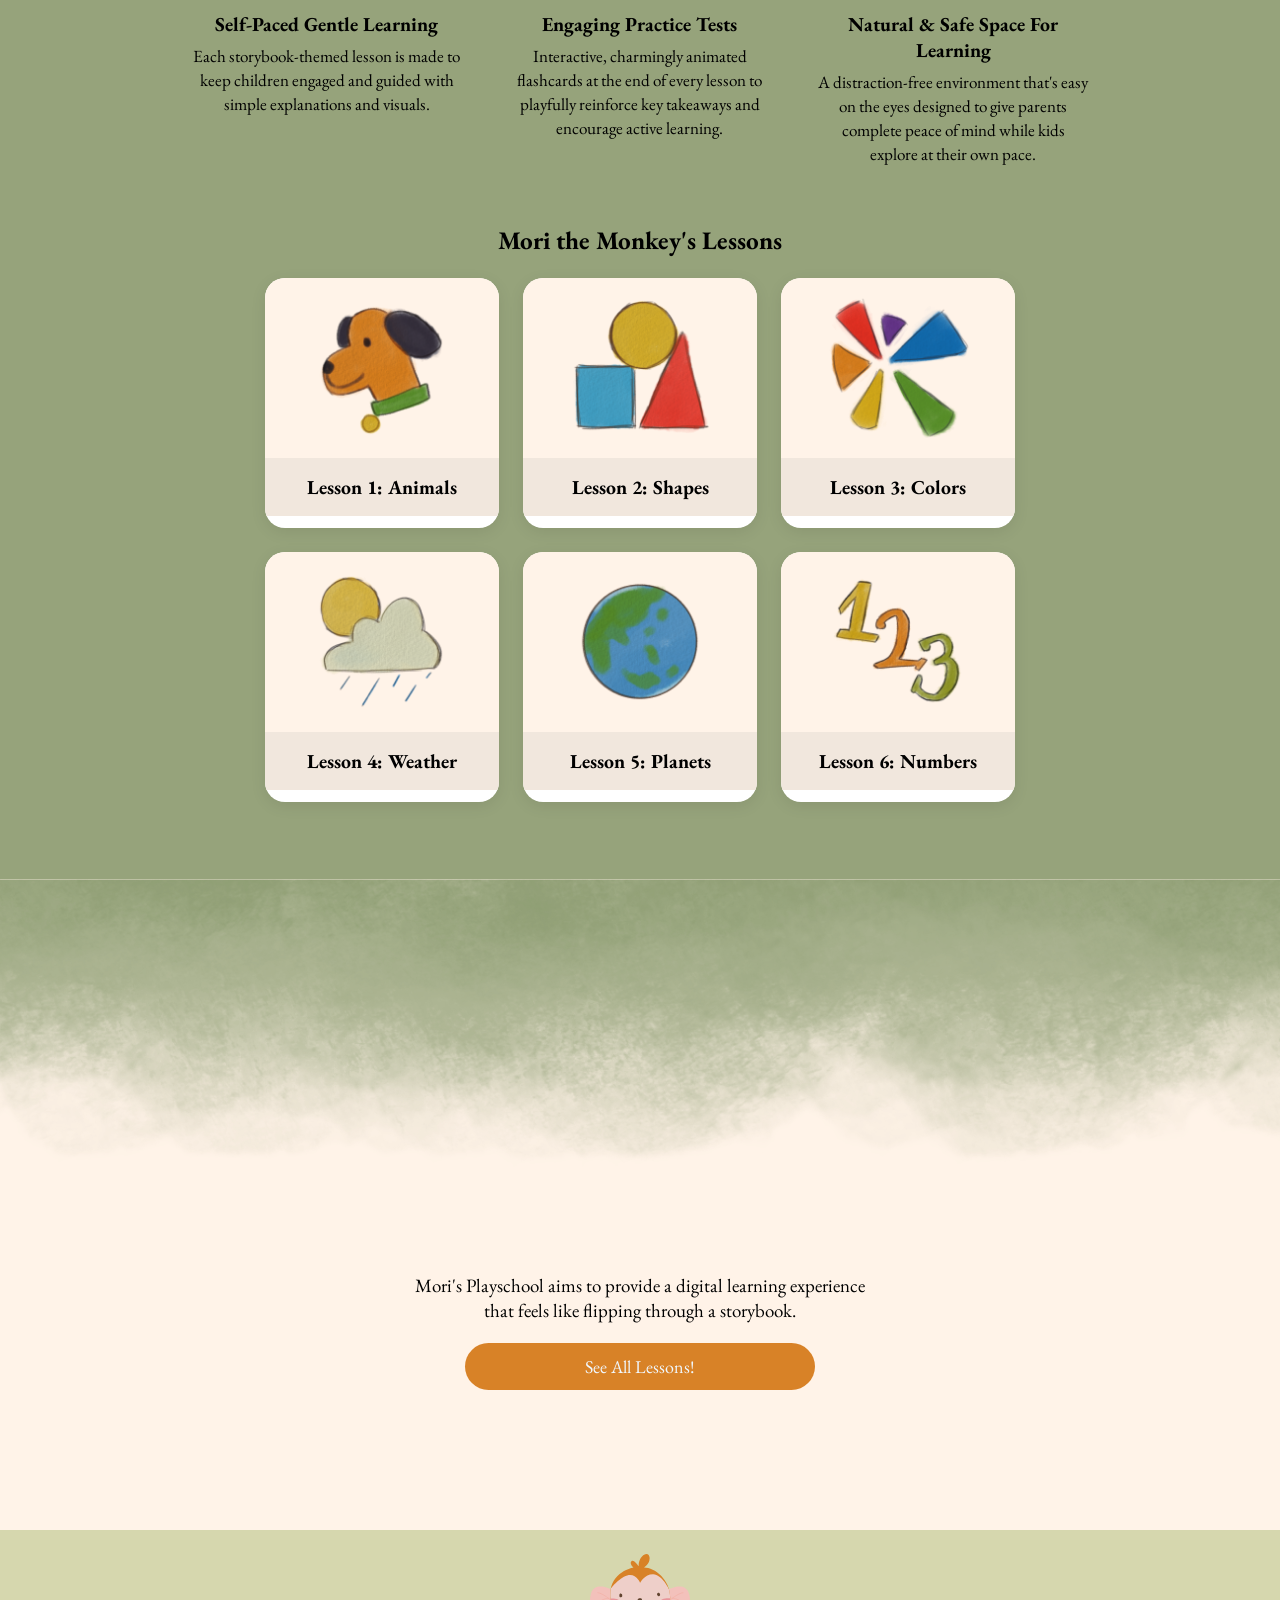
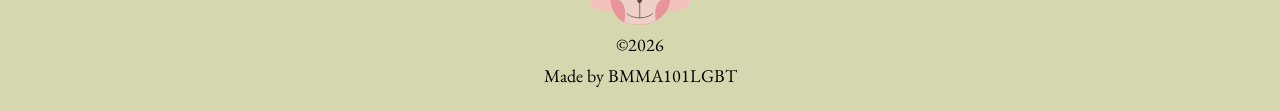
==== commit 730ffbeb: "linked cards on the landing page" ====
--- a/index.html
+++ b/index.html
@@ -69,35 +69,35 @@
             <h2>Mori the Monkey's Lessons</h2>
 
             <div class="lesson-cards">
-                 <div class="lesson-card">
+                 <a href="lessons-proper-1.html"><div class="lesson-card">
                     <img src="media/lessons/animal.png" alt="Animals">
-                    <p>Lesson 1</p>
-                </div>
+                    <p>Lesson 1: Animals</p>
+                </div></a>
 
-                <div class="lesson-card">
+                <a href="lessons-proper-2.html"><div class="lesson-card">
                     <img src="media/lessons/shapes.png" alt="Shapes">
-                    <p>Lesson 2</p>
-                </div>
+                    <p>Lesson 2: Shapes</p>
+                </div></a>
 
-                <div class="lesson-card">
+                <a href="lessons-proper-3.html"><div class="lesson-card">
                     <img src="media/lessons/colors.png" alt="Colors">
-                    <p>Lesson 3</p>
-                </div>
+                    <p>Lesson 3: Colors</p>
+                </div></a>
 
-                <div class="lesson-card extra-card">
+                <a href="lessons-proper-4.html"><div class="lesson-card extra-card">
                     <img src="media/lessons/weather.png" alt="Weather">
-                    <p>Lesson 4</p>
-                </div>
+                    <p>Lesson 4: Weather</p>
+                </div></a>
 
-                <div class="lesson-card extra-card">
+                <a href="lessons-proper-5.html"><div class="lesson-card extra-card">
                     <img src="media/lessons/planet.png" alt="Planets">
-                    <p>Lesson 5</p>
-                </div>
+                    <p>Lesson 5: Planets</p>
+                </div></a>
 
-                <div class="lesson-card extra-card">
+                <a href="lessons-proper-6.html"><div class="lesson-card extra-card">
                     <img src="media/lessons/numbers.png" alt="Numbers">
-                    <p>Lesson 6</p>
-                </div>
+                    <p>Lesson 6: Numbers</p>
+                </div></a>
             </div>
 
             <div class="carousel-dots">
--- a/style.css
+++ b/style.css
@@ -841,6 +841,11 @@
         max-width: 750px;
         height: auto;
         overflow: visible;
+    }
+
+    .lesson-cards a {
+        text-decoration-line: none;
+        color: black;
     }
 
     .lesson-card {
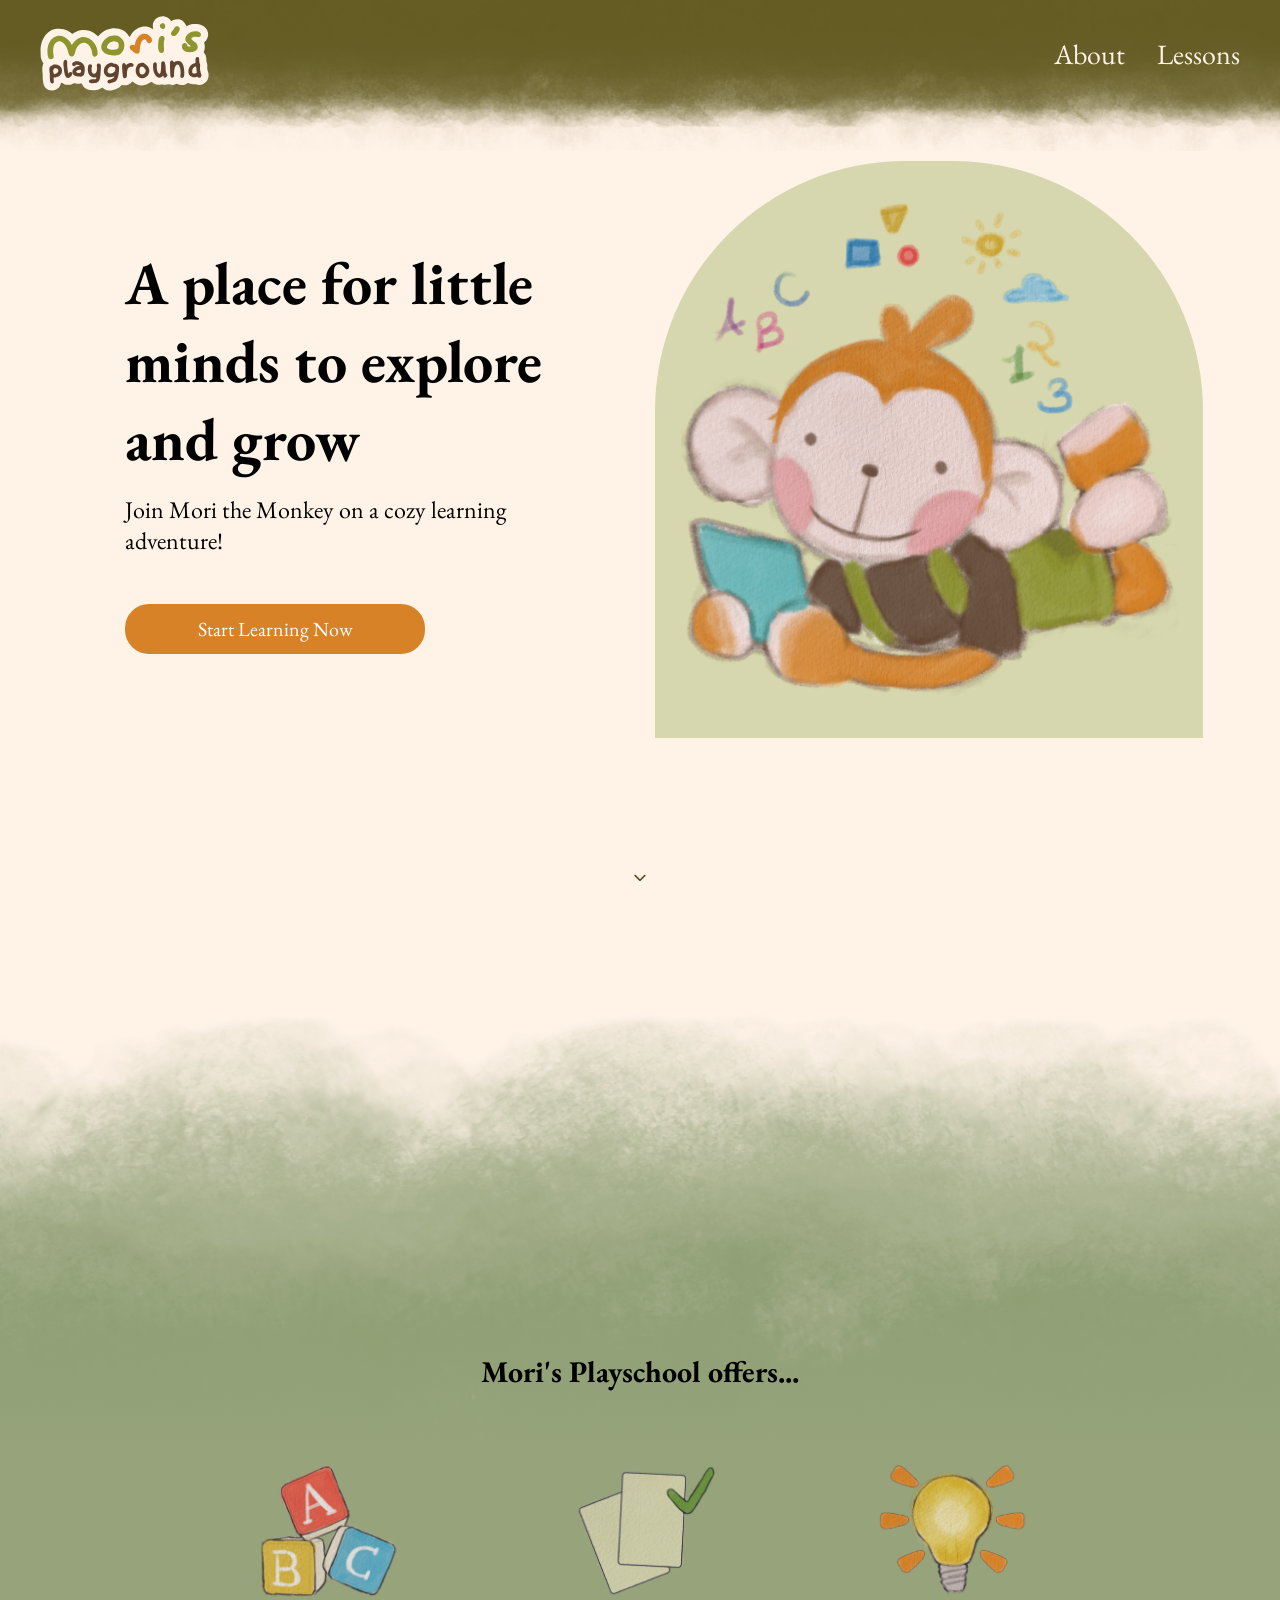
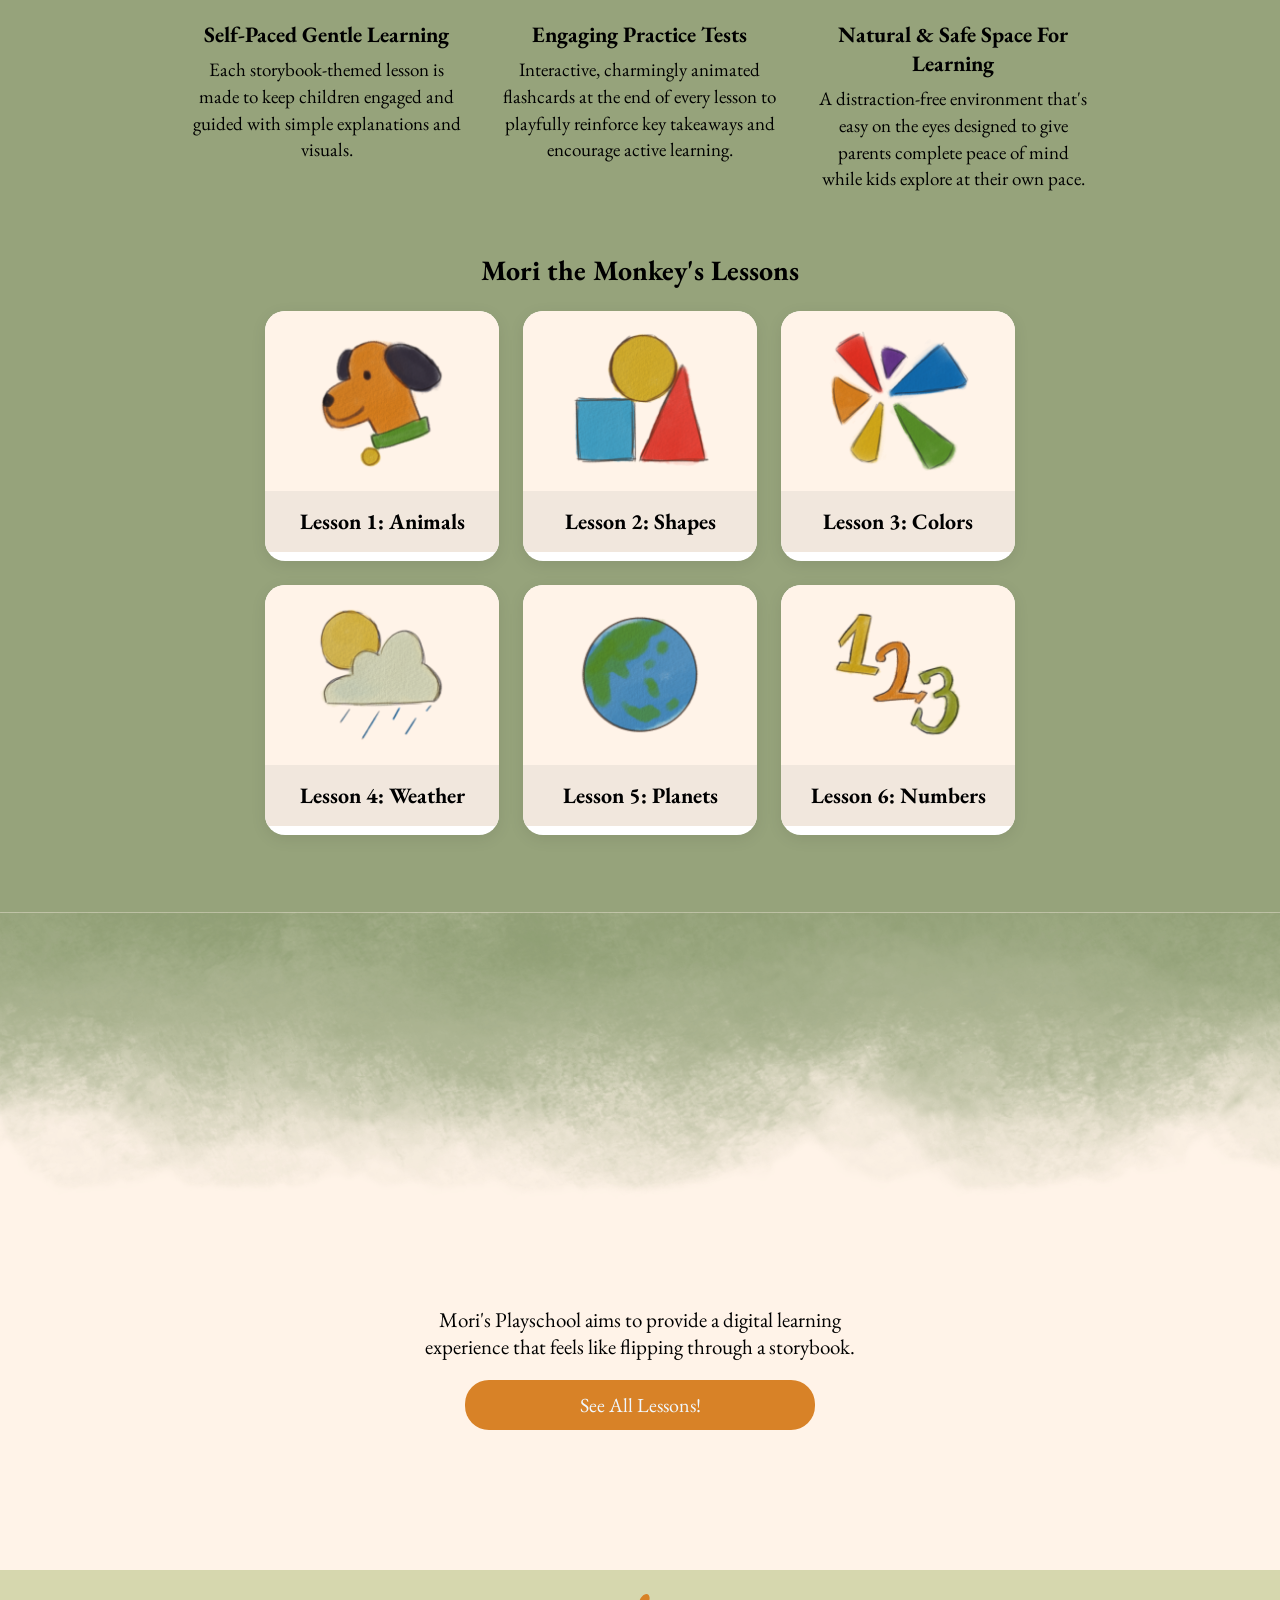
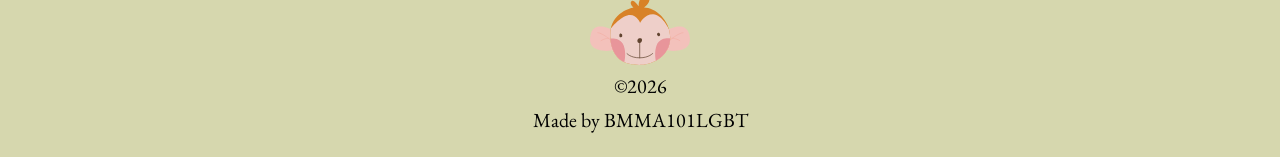
==== commit 259b69ee: "added tab icons" ====
--- a/index.html
+++ b/index.html
@@ -2,6 +2,7 @@
 <html lang="en">
 <head>
     <link rel="stylesheet" href="style.css">
+    <link rel="icon" href="media/offer1.png">
     <title>Mori's Playschool</title>
     <meta name="viewport" content="width=device-width, initial-scale=1.0">
 </head>
--- a/style.css
+++ b/style.css
@@ -2,13 +2,14 @@
 
 * {
   font-family: 'EB Garamond', Garamond, serif;
+  
 }
 
 html {
     background-color: #fff3e8;
     scroll-behavior: smooth;
 
-    font-size: 18px;
+    font-size: 20px;
 }
 
 html, body {
@@ -742,7 +743,7 @@
     display: none;
 }
 
-@media (min-width: 768px) {
+@media (min-width: 1172px) {
 
     .header {
         padding: 16px 40px 60px 40px;
